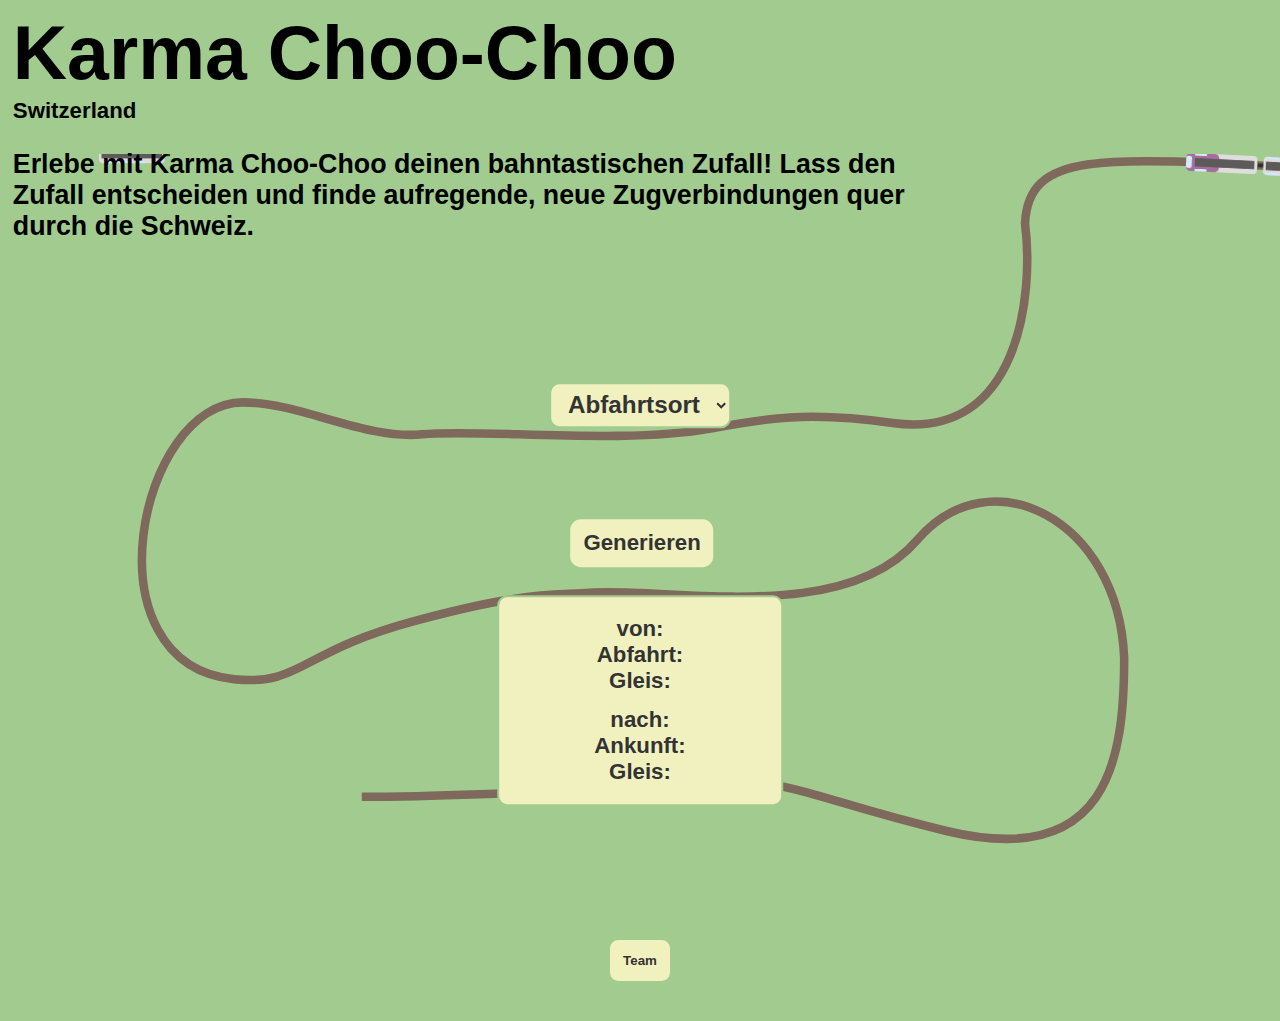
==== index.html @ 65d4ddaa "Buttons zentriert" ====
<!DOCTYPE html>
<html lang="de">
<head>
    <meta charset="UTF-8">
    <meta name="viewport" content="width=device-width, initial-scale=1.0">
    <title>Karma Choo-Choo</title>
    <link rel="stylesheet" href="style.css">
</head>
<body>
    <header>
        <div class="header-left">
            <h1>Karma Choo-Choo</h1>
            <h3>Switzerland</h3>
            <h2>Erlebe mit Karma Choo-Choo deinen bahntastischen Zufall! Lass den Zufall entscheiden und finde aufregende, neue Zugverbindungen quer durch die Schweiz.</h2>
        </div>
    </header>
    <div id="svgPaddingContainer">
        <div id="svgContainer">
            <svg width="100%" height="100%" viewBox="0 0 1422 1050" preserveAspectRatio="xMidYMid meet">
                <path id="trainPath" fill="none" stroke="#7F695D" stroke-width="12" d="M1710.1 23.8333C1367.1 3.66662 1257.8 -9.76672 1252.6 97.8333C1265.43 197.167 1245.02 403.155 1066.6 378.333C942 361 883 373 810.097 386.333C687.127 408.823 484.596 386.333 404.596 394.333C324.596 402.333 233.103 349.392 152.499 349.392C5.78372 349.392 -70.1597 717.413 140 738.893C234 748.5 232 700.5 392 657.5C552 614.5 585 621.2 640.097 617.333C754.097 609.333 998.096 663.333 1100.6 543.333C1203.1 423.333 1384 512.5 1392.1 708.833C1392.1 852.833 1369.6 1006.83 1142.1 952.333C914.596 897.833 924.097 868.333 722.097 886.333C560.497 900.733 386.43 904.333 319.596 904.333" />
                <image href="pics/zug1.png" id="train1" width="100px" height="50px" x="-50" y="-25">
                    <animateMotion
                        dur="20s"
                        repeatCount="indefinite"
                        fill="freeze"
                        rotate="auto">
                        <mpath xlink:href="#trainPath"/>
                    </animateMotion>
                </image>
                <image href="pics/zug3.png" id="train3" width="100px" height="50px" x="-50" y="-25">
                    <animateMotion
                        begin="0.8s"
                        dur="20s"
                        repeatCount="indefinite"
                        fill="freeze"
                        rotate="auto">
                        <mpath xlink:href="#trainPath"/>
                    </animateMotion>
                </image>
                <image href="pics/zug2.png" id="train2" width="100px" height="50px" x="-50" y="-25">
                    <animateMotion
                        begin="0.4s"
                        dur="20s"
                        repeatCount="indefinite"
                        fill="freeze"
                        rotate="auto">
                        <mpath xlink:href="#trainPath"/>
                    </animateMotion>
                </image>
            </svg>
        </div>
    </div>
    <main>
        <!-- Neuer Container für Dropdown, Button und Random Destination -->
        <div class="controls-container">
            <div class="dropdown-container">
                <select id="city-selector" class="styled-element">
                    <option value="" disabled selected hidden>Abfahrtsort</option>
                    <option value="Bern">Bern</option>
                    <option value="Zürich">Zürich</option>
                    <option value="Basel">Basel</option>
                    <option value="Genf">Genf</option>
                    <option value="Lausanne">Lausanne</option>
                    <option value="Luzern">Luzern</option>
                    <option value="St. Gallen">St. Gallen</option>
                    <option value="Winterthur">Winterthur</option>
                    <option value="Lugano">Lugano</option>
                    <option value="Biel">Biel</option>
                </select>
            </div>
            <div class="button-container">
                <button id="generate-destination" class="styled-element">Generieren</button>
                <div id="random-destination" class="styled-element">
                    <div class="destination-item">
                        <div>von: </div>
                        <div>Abfahrt: </div>
                        <div>Gleis: </div>
                    </div>
                    <div class="destination-item">
                        <div>nach: </div>
                        <div>Ankunft: </div>
                        <div>Gleis: </div>
                    </div>
                </div>
            </div>
        </div>
    </main>
    <footer>
        <!-- Button für die Navigation zu team.html -->
        <div class="footer-button-container">
            <button id="team-button" class="styled-element" onclick="window.location.href='team.html'">Team</button>
        </div>
    </footer>
<script src="script.js"></script>
</body>
</html>
---- style.css ----
html, body {
    margin: 0;
    padding: 0;
    overflow-x: hidden; /* Verhindert horizontales Scrollen */
}

body {
    background-color: #A2CC8F;
    display: flex;
    flex-direction: column;
    min-height: 100vh;
    margin: 0;
    font-size: calc(12px + 0.5vw); /* Responsive Basis-Schriftgröße */
}

header {
    position: relative;
    width: 100%;
    height: 50vh;
    /* Header-Höhe auf halbe Viewport-Höhe eingestellt */
    display: flex;
    flex-direction: column;
    align-items: flex-start;
    overflow: hidden;
    padding-left: 1vw;
    box-sizing: border-box;
}



h1 {
    margin-top: 0.8vw;
    font-weight: 800;
    font-size: calc(24px + 4vw); /* Responsive Schriftgröße */
    z-index: 2;
    position: relative;
    font-family: 'Raleway', sans-serif;
    margin-bottom: 0vw;
}

h2 {
    width: 75%;
    margin-bottom: 4vw; /* Vergrößerter Abstand zum nächsten Element */
    font-weight: 600;
    font-size: calc(14px + 1vw); /* Responsive Schriftgröße */ z-index: 2;
    position: relative;
    font-family: 'Raleway', sans-serif;
    margin-top: 2vw;
}

h3 {
    font-weight: 800;
    font-size: calc(12px + 0.8vw); /* Responsive Schriftgröße */
    z-index: 2;
    position: relative;
    font-family: 'Raleway', sans-serif;
    margin-top: 0.1vw;
}

#svgPaddingContainer {
    width: 100%;
    height: 100vh;
    /* Höhe des SVG-Containers auf die gesamte Viewport-Höhe gesetzt */
    box-sizing: border-box;
    z-index: 1;
    position: absolute;
    /* Über Header und Main strecken */
    top: 0;
    left: 0; 
    padding-top: 12vw;
}

#svgContainer {
    position: relative;
    width: 100%;
    height: 100%;
}

svg {
    width: 100%;
    height: 100%;
}

main {
    margin-top: 50vh;
    /* Platz für das SVG-Element schaffen */
}

/* Neuer Container für die Dropdown-Liste, den Button und die Random-Destination-Anzeige */
.controls-container {
    position: absolute; /* Absolut positioniert */
    top: 66%;
    left: 50%;
    transform: translate(-50%, -50%); /* Zentriert den Container */
    display: flex;
    flex-direction: column;
    align-items: center;
    z-index: 3;
}

.styled-element {
    background-color: #F1F1C0;
    border: 0.2vw solid #A2CC8F;
    border-radius: 0.8vw;
    padding: 1vw;
    margin: 1vw 0;
    font-family: 'Raleway', sans-serif;
    font-weight: 600;
    text-align: left;
    color: #333;
}

#random-destination {
    display: flex;
    flex-direction: column;
    background-color: #F1F1C0;
    border-radius: 0.8vw;
    font-family: 'Raleway', sans-serif;
    font-weight: 600;
    font-size: calc(12px + 0.8vw); /* Responsive Schriftgröße */
    width: 20vw;
    height: auto;
    justify-content: center;
    align-items: center;
    text-align: center;
    padding: 1vw;
}

#random-destination .destination-item {
    margin: 0.5vw 0;
}

#generate-destination {
    font-size: calc(12px + 0.8vw); /* Responsive Schriftgröße */
    padding: 1vw;
    background-color: #F1F1C0;
    border: 0.2vw solid #A2CC8F;
    border-radius: 1vw;
    font-family: 'Raleway', sans-serif;
    font-weight: 600;
    color: #333;
    margin-left: 25%;
    display: inline-block;
    height: auto;
    line-height: 1;
    transition: transform 0.5s ease-in-out;
    align-items: center;
    text-align: center; /* Zentriert den Text innerhalb des Buttons */
    margin-top: 6vw;
}

.train1 {
    transition: transform 1s;
    z-index: 3;
}

.train2 {
    transition: transform 1s;
    z-index: 2;
}

.train3 {
    transition: transform 1s;
    z-index: 1;
}

#city-selector {
    font-size: calc(14px + 0.8vw); /* Responsive Schriftgröße */
    padding: 0.5vw 1vw;
    background-color: #F1F1C0;
    border: 0.2vw solid #A2CC8F;
    border-radius: 0.8vw;
    font-family: 'Raleway', sans-serif;
    font-weight: 600;
    color: #333;
    margin: 1vw 0;
    display: inline-block;
    height: auto;
    line-height: 1;
}

.footer-button-container {
    display: flex;
    justify-content: center;
    padding: 2vw;
    z-index: 3;
}

@media (max-width: 768px) {
    h1 {
        font-size: calc(16px + 4vw);
    }
    h2 {
        font-size: calc(12px + 2vw);
    }
    h3 {
        font-size: calc(10px + 1.5vw);
    }
    #random-destination {
        width: 80%;
    }
    .styled-element {
        width: 90%;
    }
    .controls-container {
        top: 50%;
        left: 50%;
        transform: translate(-50%, -50%);
    }
}
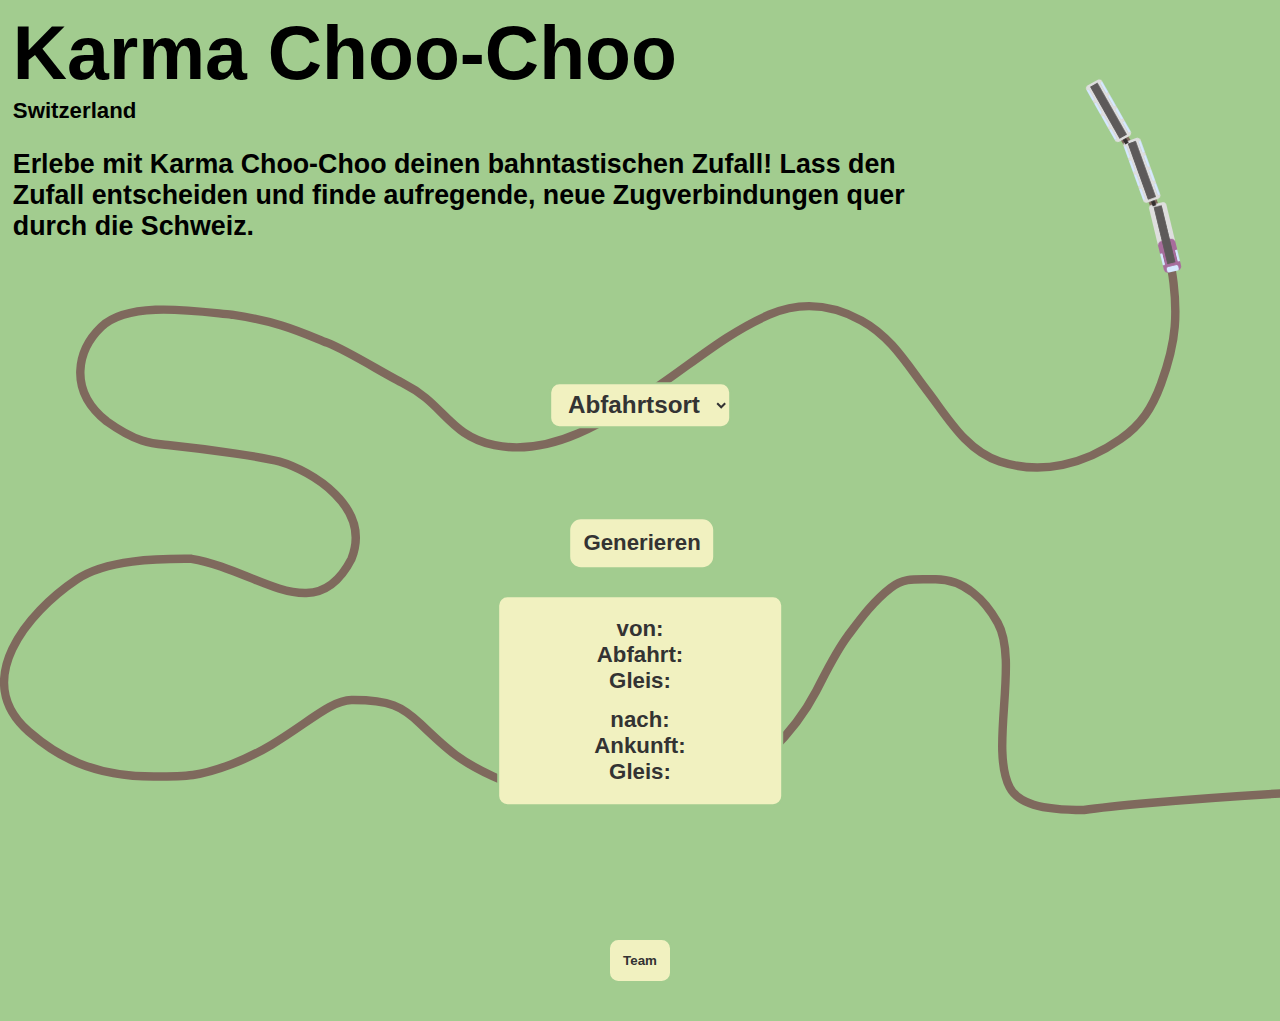
==== commit aa86d369: "Feinarbeit und Responsiveness" ====
--- a/index.html
+++ b/index.html
@@ -16,8 +16,10 @@
     </header>
     <div id="svgPaddingContainer">
         <div id="svgContainer">
-            <svg width="100%" height="100%" viewBox="0 0 1422 1050" preserveAspectRatio="xMidYMid meet">
-                <path id="trainPath" fill="none" stroke="#7F695D" stroke-width="12" d="M1710.1 23.8333C1367.1 3.66662 1257.8 -9.76672 1252.6 97.8333C1265.43 197.167 1245.02 403.155 1066.6 378.333C942 361 883 373 810.097 386.333C687.127 408.823 484.596 386.333 404.596 394.333C324.596 402.333 233.103 349.392 152.499 349.392C5.78372 349.392 -70.1597 717.413 140 738.893C234 748.5 232 700.5 392 657.5C552 614.5 585 621.2 640.097 617.333C754.097 609.333 998.096 663.333 1100.6 543.333C1203.1 423.333 1384 512.5 1392.1 708.833C1392.1 852.833 1369.6 1006.83 1142.1 952.333C914.596 897.833 924.097 868.333 722.097 886.333C560.497 900.733 386.43 904.333 319.596 904.333" />
+            <svg viewBox="0 0 1828 1090" preserveAspectRatio="xMidYMid meet">
+                <path id="trainPath" fill="none" stroke="#7F695D" stroke-width="12" d="M1580.76 6C1576.82 15.5032 1584.92 25.6538 1589.24 34.0021C1598.05 51.0333 1608.36 66.718 1618.54 82.9749C1631.5 103.658 1636.11 126.314 1644.76 148.848C1652.2 168.221 1660.27 187.267 1664.79 207.566C1673.99 248.852 1681.09 289.607 1677.65 332.156C1675.47 
+                359.13 1667.3 388.209 1657.99 413.572C1645.46 447.703 1630.35 471.088 1600 492.397C1548.9 528.268 1488.48 543.921 1427.75 524.347C1379.59 508.824 1353.24 461.131 1324.26 423.441C1295.55 386.104 1273.11 346.473 1230.28 323.028C1187.68 299.706 1143.13 295.42 1098.47 314.64C1038.25 340.557 987.741 384.775 933.645 420.973C868.437 464.607 790.115 517.74 706.375 501.032C642.283 488.244 633.68 441.523 577.5 413.5C548.067 398.818 498.54 367.23 468 355C428.302 339.103 399 324.5 331 314.64C280.551 309.778 184.102 294.034 144.5 332.156C110.988 364.416 96.0001 422 152.5 467C200 501.032 222.235 498.91 242.5 501.032C299.5 507 377.738 518.219 399 524.347C443.712 537.233 531.5 588.5 502 663.247C450 765 368.5 679 273.5 663.247C224.635 662.787 151.622 664.649 110 692.5C38.2159 740.534 -41.6396 837.7 40.9999 909.838C80.7622 944.547 130.783 974.23 219.5 974.23C267.045 974.23 284.182 974.23 331 956.5C415.5 924.5 463.007 865.276 502 865C557.047 864.611 574.719 874.182 600.5 899C642 938.95 658.722 952.979 704.521 974.23C766.702 1003.08 834.593 1002.97 901.867 1002.97C969.807 1002.97 1049.63 988.225 1099.95 
+                938.95C1125.47 913.967 1149.24 883.674 1165.74 851.983C1179.67 825.212 1192.98 797.076 1211.12 772.788C1229.43 748.269 1247.62 723.516 1272.08 704.695C1291.76 689.543 1308.65 692.855 1335 692.5C1377.35 691.929 1407.11 722.66 1424.91 754.778C1455.45 809.878 1413.01 934.288 1442 989.65C1454.05 1012.66 1485.5 1022 1548 1022C1548 1022 1658.76 1005.05 1994 989.65"></path>
                 <image href="pics/zug1.png" id="train1" width="100px" height="50px" x="-50" y="-25">
                     <animateMotion
                         dur="20s"
@@ -27,9 +29,9 @@
                         <mpath xlink:href="#trainPath"/>
                     </animateMotion>
                 </image>
-                <image href="pics/zug3.png" id="train3" width="100px" height="50px" x="-50" y="-25">
+                <image href="pics/zug2.png" id="train2" width="100px" height="50px" x="-50" y="-25">
                     <animateMotion
-                        begin="0.8s"
+                        begin="0.33s"
                         dur="20s"
                         repeatCount="indefinite"
                         fill="freeze"
@@ -37,9 +39,9 @@
                         <mpath xlink:href="#trainPath"/>
                     </animateMotion>
                 </image>
-                <image href="pics/zug2.png" id="train2" width="100px" height="50px" x="-50" y="-25">
+                <image href="pics/zug3.png" id="train3" width="100px" height="50px" x="-50" y="-25">
                     <animateMotion
-                        begin="0.4s"
+                        begin="0.66s"
                         dur="20s"
                         repeatCount="indefinite"
                         fill="freeze"
--- a/style.css
+++ b/style.css
@@ -65,20 +65,21 @@
     z-index: 1;
     position: absolute;
     /* Über Header und Main strecken */
-    top: 0;
+    top: 2vw;
     left: 0; 
-    padding-top: 12vw;
 }
 
 #svgContainer {
     position: relative;
     width: 100%;
     height: 100%;
+
 }
 
 svg {
     width: 100%;
     height: 100%;
+    
 }
 
 main {
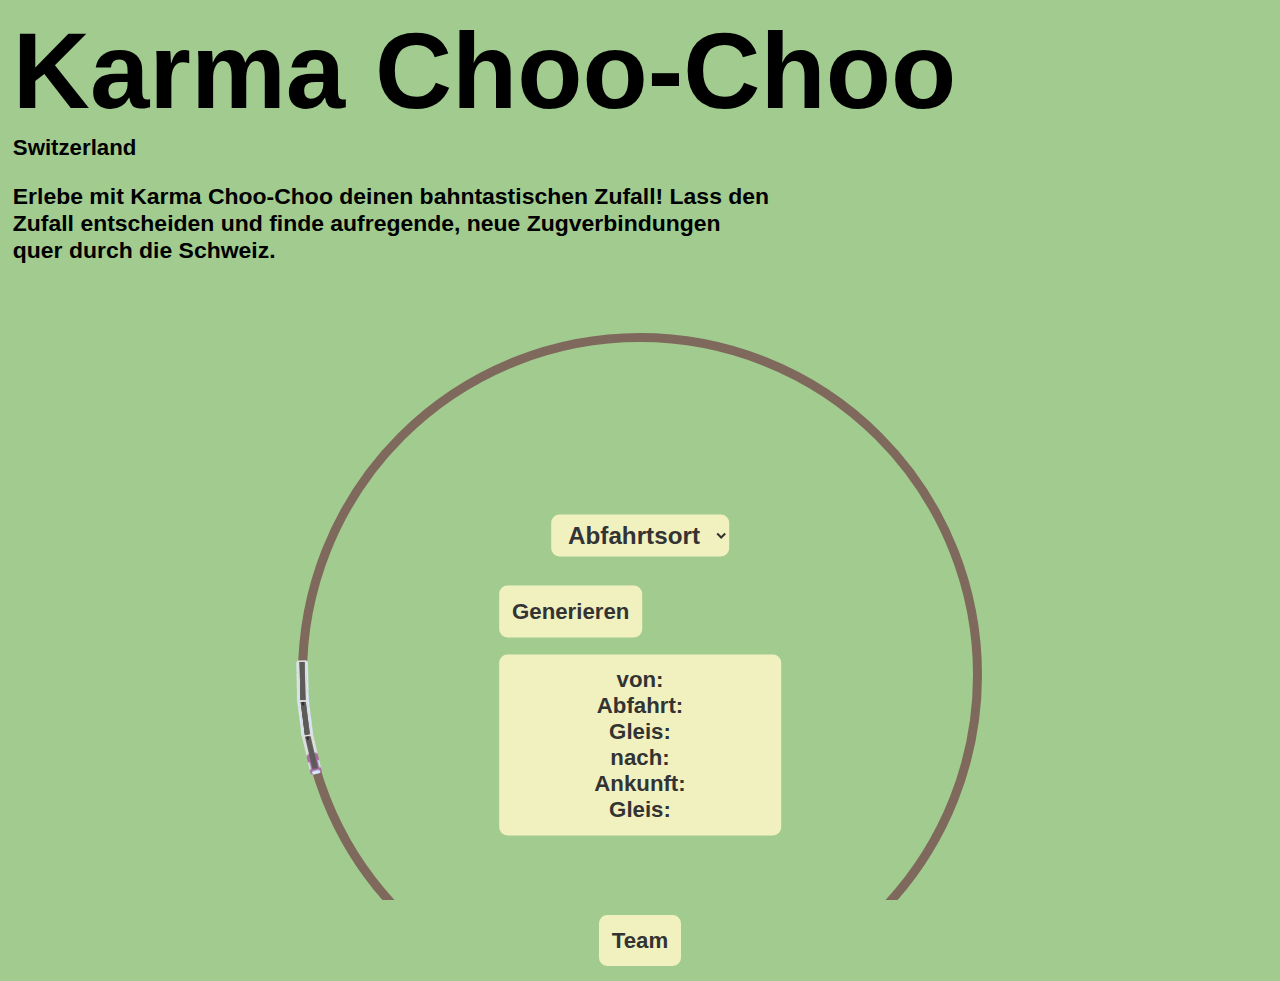
==== commit 58311a9b: "kreis pfad" ====
--- a/index.html
+++ b/index.html
@@ -16,11 +16,13 @@
     </header>
     <div id="svgPaddingContainer">
         <div id="svgContainer">
-            <svg viewBox="0 0 1828 1090" preserveAspectRatio="xMidYMid meet">
-                <path id="trainPath" fill="none" stroke="#7F695D" stroke-width="12" d="M1580.76 6C1576.82 15.5032 1584.92 25.6538 1589.24 34.0021C1598.05 51.0333 1608.36 66.718 1618.54 82.9749C1631.5 103.658 1636.11 126.314 1644.76 148.848C1652.2 168.221 1660.27 187.267 1664.79 207.566C1673.99 248.852 1681.09 289.607 1677.65 332.156C1675.47 
-                359.13 1667.3 388.209 1657.99 413.572C1645.46 447.703 1630.35 471.088 1600 492.397C1548.9 528.268 1488.48 543.921 1427.75 524.347C1379.59 508.824 1353.24 461.131 1324.26 423.441C1295.55 386.104 1273.11 346.473 1230.28 323.028C1187.68 299.706 1143.13 295.42 1098.47 314.64C1038.25 340.557 987.741 384.775 933.645 420.973C868.437 464.607 790.115 517.74 706.375 501.032C642.283 488.244 633.68 441.523 577.5 413.5C548.067 398.818 498.54 367.23 468 355C428.302 339.103 399 324.5 331 314.64C280.551 309.778 184.102 294.034 144.5 332.156C110.988 364.416 96.0001 422 152.5 467C200 501.032 222.235 498.91 242.5 501.032C299.5 507 377.738 518.219 399 524.347C443.712 537.233 531.5 588.5 502 663.247C450 765 368.5 679 273.5 663.247C224.635 662.787 151.622 664.649 110 692.5C38.2159 740.534 -41.6396 837.7 40.9999 909.838C80.7622 944.547 130.783 974.23 219.5 974.23C267.045 974.23 284.182 974.23 331 956.5C415.5 924.5 463.007 865.276 502 865C557.047 864.611 574.719 874.182 600.5 899C642 938.95 658.722 952.979 704.521 974.23C766.702 1003.08 834.593 1002.97 901.867 1002.97C969.807 1002.97 1049.63 988.225 1099.95 
-                938.95C1125.47 913.967 1149.24 883.674 1165.74 851.983C1179.67 825.212 1192.98 797.076 1211.12 772.788C1229.43 748.269 1247.62 723.516 1272.08 704.695C1291.76 689.543 1308.65 692.855 1335 692.5C1377.35 691.929 1407.11 722.66 1424.91 754.778C1455.45 809.878 1413.01 934.288 1442 989.65C1454.05 1012.66 1485.5 1022 1548 1022C1548 1022 1658.76 1005.05 1994 989.65"></path>
-                <image href="pics/zug1.png" id="train1" width="100px" height="50px" x="-50" y="-25">
+            <svg viewBox="0 0 200 200" preserveAspectRatio="xMidYMid meet">
+                <path id="trainPath" fill="none" stroke="#7F695D" stroke-width="2" d="
+                    M 100, 150
+                    m -75, 0
+                    a 75,75 0 1,0 150,0
+                    a 75,75 0 1,0 -150,0" />
+                <image href="pics/zug1.png" id="train1" width="10px" height="5px" x="-5" y="-2.5">
                     <animateMotion
                         dur="20s"
                         repeatCount="indefinite"
@@ -29,7 +31,7 @@
                         <mpath xlink:href="#trainPath"/>
                     </animateMotion>
                 </image>
-                <image href="pics/zug2.png" id="train2" width="100px" height="50px" x="-50" y="-25">
+                <image href="pics/zug2.png" id="train2" width="10px" height="5px" x="-5" y="-2.5">
                     <animateMotion
                         begin="0.33s"
                         dur="20s"
@@ -39,7 +41,7 @@
                         <mpath xlink:href="#trainPath"/>
                     </animateMotion>
                 </image>
-                <image href="pics/zug3.png" id="train3" width="100px" height="50px" x="-50" y="-25">
+                <image href="pics/zug3.png" id="train3" width="10px" height="5px" x="-5" y="-2.5">
                     <animateMotion
                         begin="0.66s"
                         dur="20s"
--- a/style.css
+++ b/style.css
@@ -26,12 +26,10 @@
     box-sizing: border-box;
 }
 
-
-
 h1 {
     margin-top: 0.8vw;
     font-weight: 800;
-    font-size: calc(24px + 4vw); /* Responsive Schriftgröße */
+    font-size: calc(30px + 6vw); /* Responsive Schriftgröße */
     z-index: 2;
     position: relative;
     font-family: 'Raleway', sans-serif;
@@ -39,13 +37,12 @@
 }
 
 h2 {
-    width: 75%;
-    margin-bottom: 4vw; /* Vergrößerter Abstand zum nächsten Element */
-    font-weight: 600;
-    font-size: calc(14px + 1vw); /* Responsive Schriftgröße */ z-index: 2;
-    position: relative;
-    font-family: 'Raleway', sans-serif;
-    margin-top: 2vw;
+    width: 60%;
+    font-weight: 600;
+    font-size: calc(14px + 0.7vw); /* Responsive Schriftgröße */ 
+    z-index: 2;
+    position: relative;
+    font-family: 'Raleway', sans-serif;
 }
 
 h3 {
@@ -59,40 +56,36 @@
 
 #svgPaddingContainer {
     width: 100%;
-    height: 100vh;
-    /* Höhe des SVG-Containers auf die gesamte Viewport-Höhe gesetzt */
-    box-sizing: border-box;
+    height: 100%;
     z-index: 1;
     position: absolute;
-    /* Über Header und Main strecken */
-    top: 2vw;
-    left: 0; 
+    top: 0;
+    left: 0;
 }
 
 #svgContainer {
     position: relative;
     width: 100%;
     height: 100%;
-
+    overflow: visible; /* Damit das SVG über den Container hinaus sichtbar bleibt */
+    z-index: -1; /* SVG-Hintergrund */
 }
 
 svg {
     width: 100%;
     height: 100%;
-    
 }
 
 main {
     margin-top: 50vh;
-    /* Platz für das SVG-Element schaffen */
-}
-
-/* Neuer Container für die Dropdown-Liste, den Button und die Random-Destination-Anzeige */
+    z-index: 2; /* Über dem SVG */
+}
+
 .controls-container {
-    position: absolute; /* Absolut positioniert */
-    top: 66%;
+    position: absolute;
+    top: 75%;
     left: 50%;
-    transform: translate(-50%, -50%); /* Zentriert den Container */
+    transform: translate(-50%, -50%);
     display: flex;
     flex-direction: column;
     align-items: center;
@@ -104,10 +97,11 @@
     border: 0.2vw solid #A2CC8F;
     border-radius: 0.8vw;
     padding: 1vw;
+    font-size: calc(12px + 0.8vw);
     margin: 1vw 0;
     font-family: 'Raleway', sans-serif;
     font-weight: 600;
-    text-align: left;
+    text-align: center;
     color: #333;
 }
 
@@ -118,7 +112,7 @@
     border-radius: 0.8vw;
     font-family: 'Raleway', sans-serif;
     font-weight: 600;
-    font-size: calc(12px + 0.8vw); /* Responsive Schriftgröße */
+    font-size: calc(12px + 0.8vw);
     width: 20vw;
     height: auto;
     justify-content: center;
@@ -127,27 +121,19 @@
     padding: 1vw;
 }
 
-#random-destination .destination-item {
-    margin: 0.5vw 0;
-}
-
 #generate-destination {
-    font-size: calc(12px + 0.8vw); /* Responsive Schriftgröße */
+    display: flex;
+    flex-direction: column;
+    background-color: #F1F1C0;
+    border-radius: 0.8vw;
+    font-family: 'Raleway', sans-serif;
+    font-weight: 600;
+    font-size: calc(12px + 0.8vw);
+    height: auto;
+    justify-content: center;
+    align-items: center;
+    text-align: center;
     padding: 1vw;
-    background-color: #F1F1C0;
-    border: 0.2vw solid #A2CC8F;
-    border-radius: 1vw;
-    font-family: 'Raleway', sans-serif;
-    font-weight: 600;
-    color: #333;
-    margin-left: 25%;
-    display: inline-block;
-    height: auto;
-    line-height: 1;
-    transition: transform 0.5s ease-in-out;
-    align-items: center;
-    text-align: center; /* Zentriert den Text innerhalb des Buttons */
-    margin-top: 6vw;
 }
 
 .train1 {
@@ -166,7 +152,7 @@
 }
 
 #city-selector {
-    font-size: calc(14px + 0.8vw); /* Responsive Schriftgröße */
+    font-size: calc(14px + 0.8vw);
     padding: 0.5vw 1vw;
     background-color: #F1F1C0;
     border: 0.2vw solid #A2CC8F;
@@ -174,17 +160,13 @@
     font-family: 'Raleway', sans-serif;
     font-weight: 600;
     color: #333;
-    margin: 1vw 0;
-    display: inline-block;
-    height: auto;
-    line-height: 1;
 }
 
 .footer-button-container {
     display: flex;
     justify-content: center;
-    padding: 2vw;
-    z-index: 3;
+    padding: 0vw;
+    z-index: 2;
 }
 
 @media (max-width: 768px) {
@@ -192,20 +174,37 @@
         font-size: calc(16px + 4vw);
     }
     h2 {
-        font-size: calc(12px + 2vw);
+        font-size: calc(7px + 0.7vw);
     }
     h3 {
         font-size: calc(10px + 1.5vw);
     }
-    #random-destination {
-        width: 80%;
-    }
-    .styled-element {
-        width: 90%;
-    }
-    .controls-container {
-        top: 50%;
-        left: 50%;
-        transform: translate(-50%, -50%);
-    }
-}
+}
+
+/* Tablets (hochkant und quer) */
+@media (min-width: 577px) and (max-width: 768px) {
+    h1 {
+        font-size: calc(16px + 4vw);
+    }
+    h2 {
+        font-size: calc(7px + 0.7vw);
+    }
+    h3 {
+        font-size: calc(10px + 1.5vw);
+    }
+}
+
+/* Tablets (quer) und kleine Desktops */
+@media (min-width: 769px) and (max-width: 992px) {
+    /* Deine Styles */
+}
+
+/* Normale Desktops */
+@media (min-width: 993px) and (max-width: 1200px) {
+    /* Deine Styles */
+}
+
+/* Große Desktops und Widescreens */
+@media (min-width: 1201px) {
+    /* Deine Styles */
+}
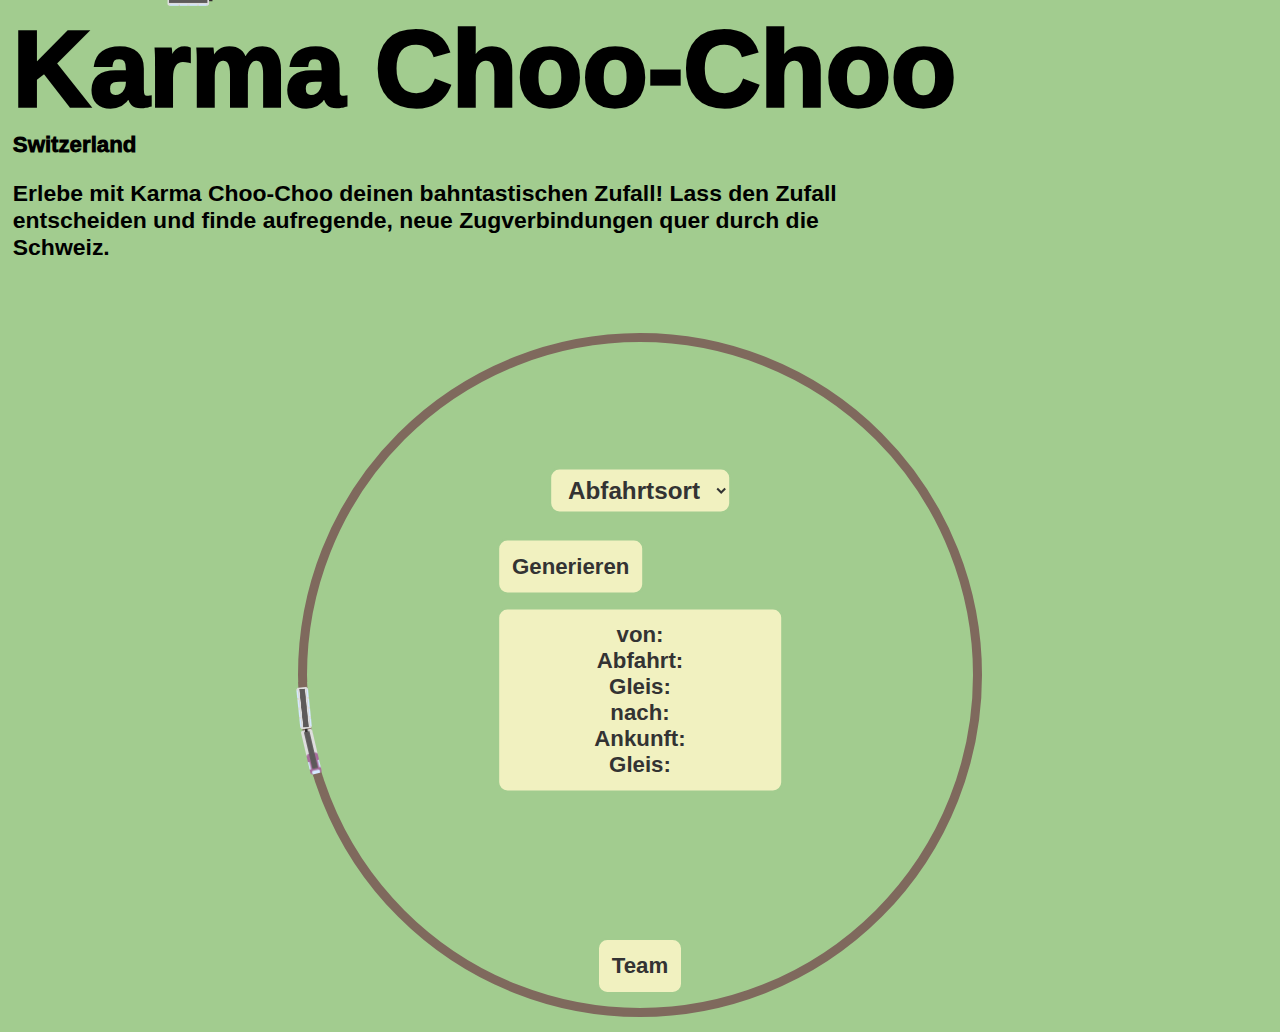
==== commit 3fd1e78c: "pfadkreis und buttons" ====
--- a/index.html
+++ b/index.html
@@ -33,7 +33,7 @@
                 </image>
                 <image href="pics/zug2.png" id="train2" width="10px" height="5px" x="-5" y="-2.5">
                     <animateMotion
-                        begin="0.33s"
+                        begin="0.4s"
                         dur="20s"
                         repeatCount="indefinite"
                         fill="freeze"
@@ -43,7 +43,7 @@
                 </image>
                 <image href="pics/zug3.png" id="train3" width="10px" height="5px" x="-5" y="-2.5">
                     <animateMotion
-                        begin="0.66s"
+                        begin="0.8s"
                         dur="20s"
                         repeatCount="indefinite"
                         fill="freeze"
--- a/style.css
+++ b/style.css
@@ -27,8 +27,8 @@
 }
 
 h1 {
-    margin-top: 0.8vw;
-    font-weight: 800;
+    margin-top: 0.6vw;
+    font-weight: 980;
     font-size: calc(30px + 6vw); /* Responsive Schriftgröße */
     z-index: 2;
     position: relative;
@@ -37,7 +37,7 @@
 }
 
 h2 {
-    width: 60%;
+    width: 70%;
     font-weight: 600;
     font-size: calc(14px + 0.7vw); /* Responsive Schriftgröße */ 
     z-index: 2;
@@ -46,7 +46,7 @@
 }
 
 h3 {
-    font-weight: 800;
+    font-weight: 1000;
     font-size: calc(12px + 0.8vw); /* Responsive Schriftgröße */
     z-index: 2;
     position: relative;
@@ -68,22 +68,23 @@
     width: 100%;
     height: 100%;
     overflow: visible; /* Damit das SVG über den Container hinaus sichtbar bleibt */
-    z-index: -1; /* SVG-Hintergrund */
+    z-index: 3; /* SVG-Hintergrund */
 }
 
 svg {
     width: 100%;
     height: 100%;
+    overflow: visible; /* Damit das SVG über den Container hinaus sichtbar bleibt */
 }
 
 main {
     margin-top: 50vh;
-    z-index: 2; /* Über dem SVG */
+    z-index: 8; /* Über dem SVG */
 }
 
 .controls-container {
     position: absolute;
-    top: 75%;
+    top: 70%;
     left: 50%;
     transform: translate(-50%, -50%);
     display: flex;
@@ -138,12 +139,12 @@
 
 .train1 {
     transition: transform 1s;
-    z-index: 3;
+    z-index: 5;
 }
 
 .train2 {
     transition: transform 1s;
-    z-index: 2;
+    z-index: 0;
 }
 
 .train3 {
@@ -165,8 +166,10 @@
 .footer-button-container {
     display: flex;
     justify-content: center;
-    padding: 0vw;
-    z-index: 2;
+    padding: 2vw;
+    z-index: 1;
+    padding-bottom: 2vw;
+
 }
 
 @media (max-width: 768px) {
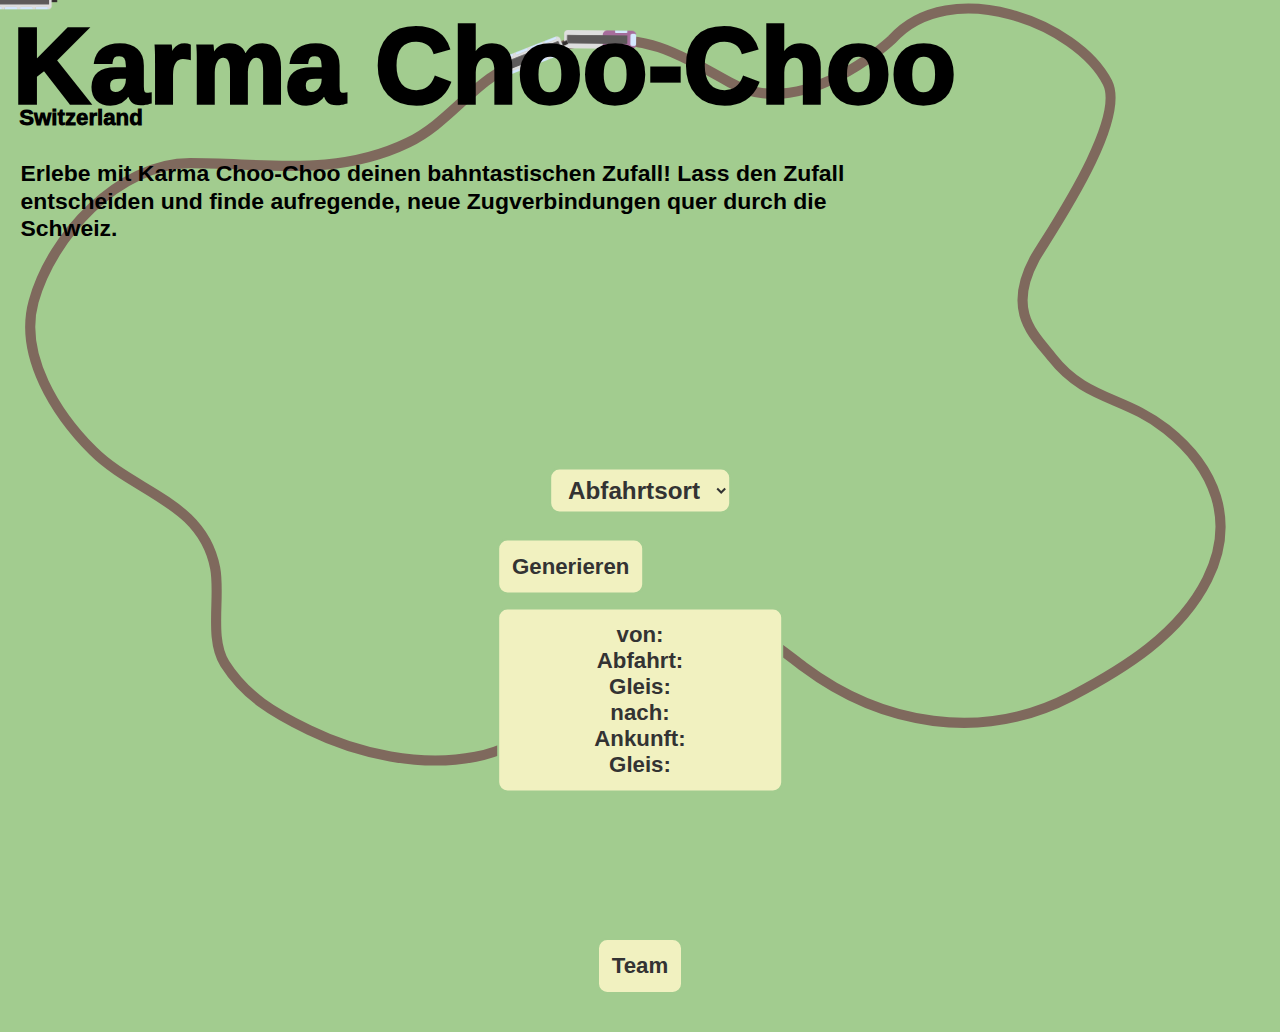
==== commit f1da488f: "kreis und anderer pfad" ====
--- a/index.html
+++ b/index.html
@@ -16,13 +16,10 @@
     </header>
     <div id="svgPaddingContainer">
         <div id="svgContainer">
-            <svg viewBox="0 0 200 200" preserveAspectRatio="xMidYMid meet">
-                <path id="trainPath" fill="none" stroke="#7F695D" stroke-width="2" d="
-                    M 100, 150
-                    m -75, 0
-                    a 75,75 0 1,0 150,0
-                    a 75,75 0 1,0 -150,0" />
-                <image href="pics/zug1.png" id="train1" width="10px" height="5px" x="-5" y="-2.5">
+            <svg viewBox="0 0 1100 800" preserveAspectRatio="xMidYMid meet">
+                <path id="trainPath" fill="none" stroke="#7F695D" stroke-width="9" 
+                d="M411.617 73.3559C436.936 53.3775 475.848 39.6298 507.444 35.0459C561 35.0459 571.508 40.7007 630 73.3559C695.17 109.739 774 35.0459 774 35.0459C825.5 -22.5 938.71 20.3559 965.5 73.3558C983.457 108.881 908.988 214.71 900.673 230.223C875.327 277.509 901.017 298.173 916.5 318C946.117 355.927 980.602 351.982 1017.95 381.535C1061.14 415.706 1080.12 463.191 1054.27 514.848C1029.84 563.699 980.468 594.299 933.409 618.81C854.143 660.095 764.844 644.767 695.388 592.703C673.517 576.309 642.768 548.642 613.471 551.304C570.124 555.242 543.348 573.801 511.926 602.435C478.761 632.658 449.849 663.875 403.889 672.722C355.194 682.095 299.947 670.504 255.821 648.932C225.069 633.898 199.808 619.439 181.014 589.923C166.774 567.558 177.248 530.256 172.359 504.961C160.996 446.172 101.026 437.992 63.8586 400.845C31.2407 368.244 -2.33985 316.139 10.9994 267.995C27.0931 209.91 86.2243 145.033 150.257 145.033C218.05 145.033 280.082 157.602 343.765 126.805C370.651 113.802 388.512 91.587 411.617 73.3559Z"/>
+                <image href="pics/zug1.png" id="train1" width="64px" height="32px" x="-32" y="-16">
                     <animateMotion
                         dur="20s"
                         repeatCount="indefinite"
@@ -31,7 +28,7 @@
                         <mpath xlink:href="#trainPath"/>
                     </animateMotion>
                 </image>
-                <image href="pics/zug2.png" id="train2" width="10px" height="5px" x="-5" y="-2.5">
+                <image href="pics/zug2.png" id="train2" width="64px" height="32px" x="-32" y="-16">
                     <animateMotion
                         begin="0.4s"
                         dur="20s"
@@ -41,7 +38,7 @@
                         <mpath xlink:href="#trainPath"/>
                     </animateMotion>
                 </image>
-                <image href="pics/zug3.png" id="train3" width="10px" height="5px" x="-5" y="-2.5">
+                <image href="pics/zug3.png" id="train3" width="64px" height="32px" x="-32" y="-16">
                     <animateMotion
                         begin="0.8s"
                         dur="20s"
--- a/style.css
+++ b/style.css
@@ -26,23 +26,29 @@
     box-sizing: border-box;
 }
 
+
 h1 {
-    margin-top: 0.6vw;
+    margin-top: 1.9vw;
     font-weight: 980;
     font-size: calc(30px + 6vw); /* Responsive Schriftgröße */
     z-index: 2;
     position: relative;
     font-family: 'Raleway', sans-serif;
     margin-bottom: 0vw;
+    line-height: 0.8;
+    padding-left: 0vw;
 }
 
 h2 {
     width: 70%;
-    font-weight: 600;
+    font-weight: 596;
     font-size: calc(14px + 0.7vw); /* Responsive Schriftgröße */ 
     z-index: 2;
     position: relative;
     font-family: 'Raleway', sans-serif;
+    line-height: 1.2;
+    padding-top: 1vw;
+    padding-left: 0.6vw;
 }
 
 h3 {
@@ -51,7 +57,9 @@
     z-index: 2;
     position: relative;
     font-family: 'Raleway', sans-serif;
-    margin-top: 0.1vw;
+    margin-top: 0vw;
+    line-height: 0.7;
+    padding-left: 0.5vw;
 }
 
 #svgPaddingContainer {
@@ -211,3 +219,11 @@
 @media (min-width: 1201px) {
     /* Deine Styles */
 }
+/*<svg viewBox="0 0 200 200" preserveAspectRatio="xMidYMid meet">
+<path id="trainPath" fill="none" stroke="#7F695D" stroke-width="2" d="
+    M 100, 150
+    m -75, 0
+    a 75,75 0 1,0 150,0
+    a 75,75 0 1,0 -150,0" />
+     
+    kreis für kleine bildschirme, ist eigentlich html code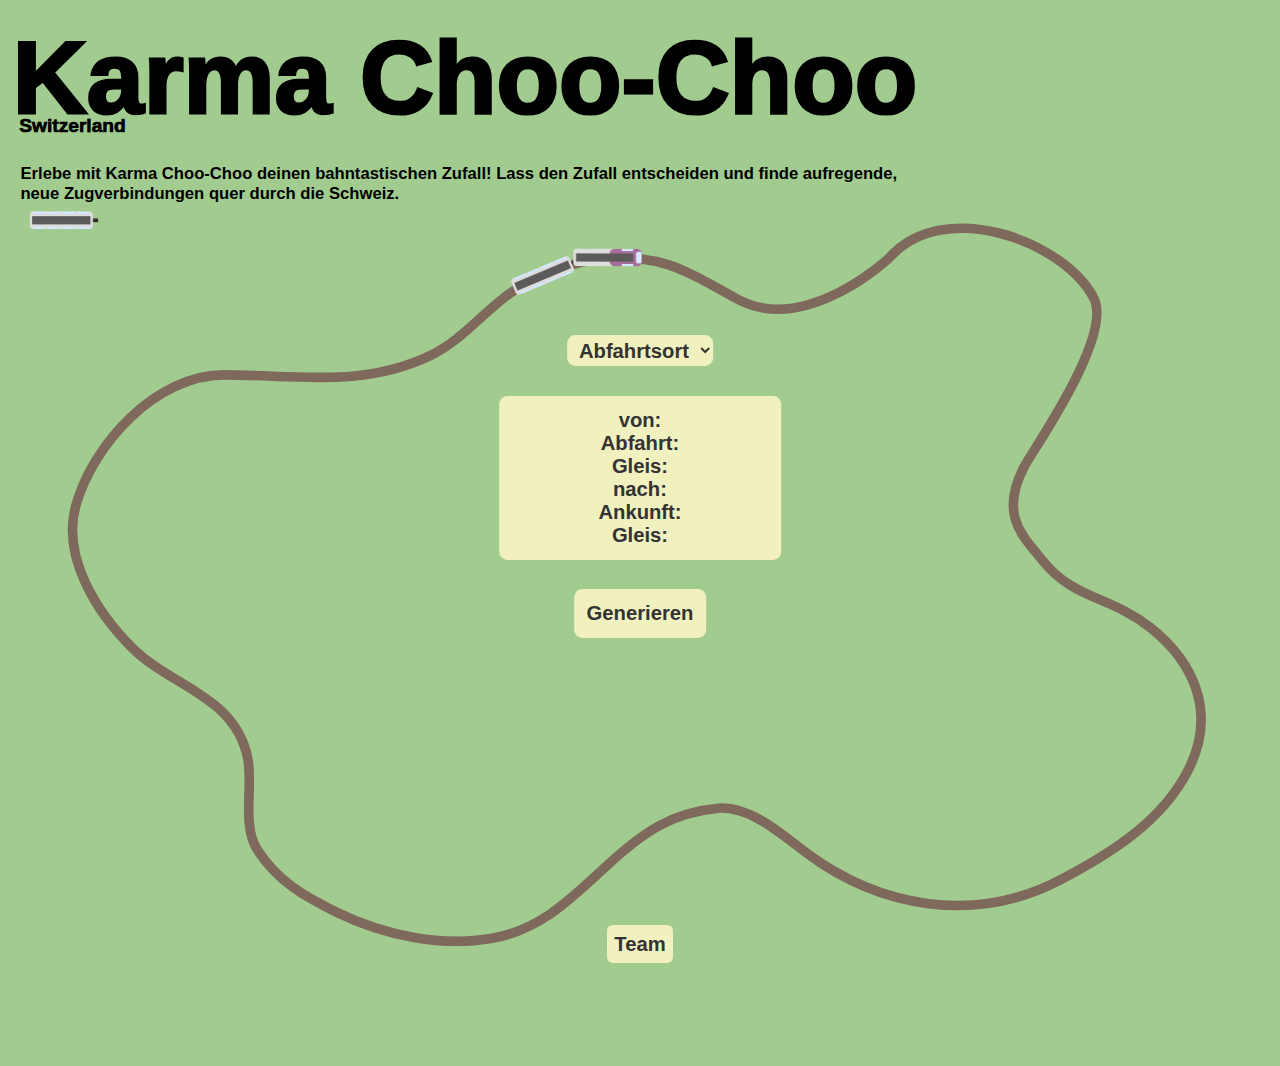
==== commit ef57ab48: "responsiveness" ====
--- a/index.html
+++ b/index.html
@@ -16,11 +16,12 @@
     </header>
     <div id="svgPaddingContainer">
         <div id="svgContainer">
-            <svg viewBox="0 0 1100 800" preserveAspectRatio="xMidYMid meet">
+            <svg viewBox="0 0 1200 700" preserveAspectRatio="xMidYMid meet">
                 <path id="trainPath" fill="none" stroke="#7F695D" stroke-width="9" 
                 d="M411.617 73.3559C436.936 53.3775 475.848 39.6298 507.444 35.0459C561 35.0459 571.508 40.7007 630 73.3559C695.17 109.739 774 35.0459 774 35.0459C825.5 -22.5 938.71 20.3559 965.5 73.3558C983.457 108.881 908.988 214.71 900.673 230.223C875.327 277.509 901.017 298.173 916.5 318C946.117 355.927 980.602 351.982 1017.95 381.535C1061.14 415.706 1080.12 463.191 1054.27 514.848C1029.84 563.699 980.468 594.299 933.409 618.81C854.143 660.095 764.844 644.767 695.388 592.703C673.517 576.309 642.768 548.642 613.471 551.304C570.124 555.242 543.348 573.801 511.926 602.435C478.761 632.658 449.849 663.875 403.889 672.722C355.194 682.095 299.947 670.504 255.821 648.932C225.069 633.898 199.808 619.439 181.014 589.923C166.774 567.558 177.248 530.256 172.359 504.961C160.996 446.172 101.026 437.992 63.8586 400.845C31.2407 368.244 -2.33985 316.139 10.9994 267.995C27.0931 209.91 86.2243 145.033 150.257 145.033C218.05 145.033 280.082 157.602 343.765 126.805C370.651 113.802 388.512 91.587 411.617 73.3559Z"/>
-                <image href="pics/zug1.png" id="train1" width="64px" height="32px" x="-32" y="-16">
+                <image href="pics/zug3.png" id="train3" width="64px" height="32px" x="-32" y="-16">
                     <animateMotion
+                        begin="0.8s"
                         dur="20s"
                         repeatCount="indefinite"
                         fill="freeze"
@@ -38,9 +39,8 @@
                         <mpath xlink:href="#trainPath"/>
                     </animateMotion>
                 </image>
-                <image href="pics/zug3.png" id="train3" width="64px" height="32px" x="-32" y="-16">
+                <image href="pics/zug1.png" id="train1" width="64px" height="32px" x="-32" y="-16">
                     <animateMotion
-                        begin="0.8s"
                         dur="20s"
                         repeatCount="indefinite"
                         fill="freeze"
@@ -69,8 +69,7 @@
                     <option value="Biel">Biel</option>
                 </select>
             </div>
-            <div class="button-container">
-                <button id="generate-destination" class="styled-element">Generieren</button>
+ 
                 <div id="random-destination" class="styled-element">
                     <div class="destination-item">
                         <div>von: </div>
@@ -83,6 +82,8 @@
                         <div>Gleis: </div>
                     </div>
                 </div>
+                <div class="button-container">
+                    <button id="generate-destination" class="styled-element">Generieren</button>
             </div>
         </div>
     </main>
@@ -94,4 +95,4 @@
     </footer>
 <script src="script.js"></script>
 </body>
-</html>
+</html>--- a/style.css
+++ b/style.css
@@ -1,7 +1,7 @@
 html, body {
     margin: 0;
     padding: 0;
-    overflow-x: hidden; /* Verhindert horizontales Scrollen */
+    overflow-x: hidden;
 }
 
 body {
@@ -10,27 +10,25 @@
     flex-direction: column;
     min-height: 100vh;
     margin: 0;
-    font-size: calc(12px + 0.5vw); /* Responsive Basis-Schriftgröße */
 }
 
 header {
     position: relative;
     width: 100%;
     height: 50vh;
-    /* Header-Höhe auf halbe Viewport-Höhe eingestellt */
     display: flex;
     flex-direction: column;
     align-items: flex-start;
     overflow: hidden;
     padding-left: 1vw;
+    padding-top: 1vw;
     box-sizing: border-box;
 }
-
 
 h1 {
     margin-top: 1.9vw;
     font-weight: 980;
-    font-size: calc(30px + 6vw); /* Responsive Schriftgröße */
+    font-size: 8vw;
     z-index: 2;
     position: relative;
     font-family: 'Raleway', sans-serif;
@@ -42,7 +40,7 @@
 h2 {
     width: 70%;
     font-weight: 596;
-    font-size: calc(14px + 0.7vw); /* Responsive Schriftgröße */ 
+    font-size: 1.3vw; 
     z-index: 2;
     position: relative;
     font-family: 'Raleway', sans-serif;
@@ -53,7 +51,7 @@
 
 h3 {
     font-weight: 1000;
-    font-size: calc(12px + 0.8vw); /* Responsive Schriftgröße */
+    font-size: 1.5vw;
     z-index: 2;
     position: relative;
     font-family: 'Raleway', sans-serif;
@@ -68,7 +66,7 @@
     z-index: 1;
     position: absolute;
     top: 0;
-    left: 0;
+    left: 5vw;
 }
 
 #svgContainer {
@@ -77,11 +75,15 @@
     height: 100%;
     overflow: visible; /* Damit das SVG über den Container hinaus sichtbar bleibt */
     z-index: 3; /* SVG-Hintergrund */
+    display: flex;
+    justify-content: center;
+    align-items: flex-start; /* Align to top */
+    padding-top: 12vw; /* Add top padding */
 }
 
 svg {
     width: 100%;
-    height: 100%;
+    height: auto;
     overflow: visible; /* Damit das SVG über den Container hinaus sichtbar bleibt */
 }
 
@@ -92,9 +94,9 @@
 
 .controls-container {
     position: absolute;
-    top: 70%;
+    top: 50%; /* Adjusted to be relative to the viewport width */
     left: 50%;
-    transform: translate(-50%, -50%);
+    transform: translate(-50%, 0);
     display: flex;
     flex-direction: column;
     align-items: center;
@@ -177,53 +179,250 @@
     padding: 2vw;
     z-index: 1;
     padding-bottom: 2vw;
-
-}
+}
+
+
 
 @media (max-width: 768px) {
     h1 {
+        margin-top: 1.9vw;
         font-size: calc(16px + 4vw);
     }
     h2 {
         font-size: calc(7px + 0.7vw);
     }
     h3 {
-        font-size: calc(10px + 1.5vw);
-    }
-}
+        font-size: 2.6vw;
+    }
+    
+    #svgContainer {
+    height: 50vh;
+    }
+    
+    svg {
+        width: 100%;
+        height: 100%;
+    }
+    
+    .controls-container {
+        top: 23%; /* Adjusted to be relative to the viewport width */
+        left: 50%;
+    }
+    
+    #random-destination {
+        font-size: 2.4vw;
+        width: 25vw;
+    }
+    
+    #generate-destination {
+        font-size: 2.4vw;
+    }
+    
+    #city-selector {
+        font-size: 2.4vw;
+    }
+
+    .footer-button-container {
+        position: fixed; /* Fixiert den Footer-Container am unteren Rand */
+        bottom: 10%;
+        width: 100%; /* Stellt sicher, dass der Footer die gesamte Breite einnimmt */
+        padding-bottom: 1vw; /* Minimaler Abstand am unteren Rand */
+    }
+    
+}
+
 
 /* Tablets (hochkant und quer) */
 @media (min-width: 577px) and (max-width: 768px) {
     h1 {
+        margin-top: 2vw;
         font-size: calc(16px + 4vw);
     }
     h2 {
-        font-size: calc(7px + 0.7vw);
+        font-size: 2vw;
     }
     h3 {
-        font-size: calc(10px + 1.5vw);
-    }
+        font-size: 2.6vw;
+    }
+
+    
+    #svgContainer {
+    height: 60vh;
+    }
+    
+    svg {
+        width: 100%;
+        height: 100%;
+    }
+    
+    .controls-container {
+        top: 23%; /* Adjusted to be relative to the viewport width */
+        left: 50%;
+    }
+    
+    #random-destination {
+        font-size: 2.4vw;
+        width: 25vw;
+    }
+    
+    #generate-destination {
+        font-size: 2.4vw;
+    }
+    
+    #city-selector {
+        font-size: 2.4vw;
+    }
+
+    .footer-button-container {
+        position: fixed; /* Fixiert den Footer-Container am unteren Rand */
+        bottom: 10%;
+        width: 100%; /* Stellt sicher, dass der Footer die gesamte Breite einnimmt */
+        padding-bottom: 1vw; /* Minimaler Abstand am unteren Rand */
+        align-items: center;
+        left: -5%;
+    }
+    
 }
 
 /* Tablets (quer) und kleine Desktops */
 @media (min-width: 769px) and (max-width: 992px) {
-    /* Deine Styles */
+    
+    h1 {
+        margin-top: 2vw;
+        font-size: 10vw;
+    }
+    h2 {
+        font-size: 2.3vw;
+    }
+    h3 {
+        font-size: 2.8vw;
+    }
+
+    
+    #svgContainer {
+    height: 60vh;
+    }
+    
+    svg {
+        width: 100%;
+        height: 100%;
+    }
+    
+    .controls-container {
+        top: 23%; /* Adjusted to be relative to the viewport width */
+        left: 50%;
+    }
+    
+    #random-destination {
+        font-size: 2.4vw;
+        width: 25vw;
+    }
+    
+    #generate-destination {
+        font-size: 2.4vw;
+    }
+    
+    #city-selector {
+        font-size: 2.4vw;
+    }
+
+    .footer-button-container {
+        position: fixed; /* Fixiert den Footer-Container am unteren Rand */
+        bottom: 10%;
+        width: 100%; /* Stellt sicher, dass der Footer die gesamte Breite einnimmt */
+        padding-bottom: 1vw; /* Minimaler Abstand am unteren Rand */
+        align-items: center;
+        left: -5%;
+    }
+    
 }
 
 /* Normale Desktops */
 @media (min-width: 993px) and (max-width: 1200px) {
-    /* Deine Styles */
+    #svgContainer {
+        padding-top: 13vw; /* Add top padding */
+    }
+
+    svg {
+        width: 100%;
+        height: 95%;
+    }
+
+    .train1, .train2, .train3 {
+        transform: scale(1); /* Originalgröße */
+    }
+
+    .styled-element {
+        font-size: calc(10px + 1vw); /* Proportional zur Bildschirmbreite */
+        padding: 0.8vw; /* Proportional zur Bildschirmbreite */
+        border-radius: 0.8vw; /* Proportional zur Bildschirmbreite */
+    }
+
+    .controls-container {
+        top: 50%; /* Adjusted to be relative to the viewport width */
+        left: 50%;
+    }
+
+    #random-destination {
+        font-size: calc(10px + 1vw); /* Proportional zur Bildschirmbreite */
+        width: 25vw; /* Proportional zur Bildschirmbreite */
+    }
+
+    #generate-destination {
+        font-size: calc(10px + 1vw); /* Proportional zur Bildschirmbreite */
+    }
+
+    #city-selector {
+        font-size: calc(10px + 1vw); /* Proportional zur Bildschirmbreite */
+        padding: 0.4vw 0.8vw; /* Proportional zur Bildschirmbreite */
+    }
+
+    .footer-button-container {
+        padding: 1vw; /* Proportional zur Bildschirmbreite */
+    }
 }
 
 /* Große Desktops und Widescreens */
 @media (min-width: 1201px) {
-    /* Deine Styles */
-}
-/*<svg viewBox="0 0 200 200" preserveAspectRatio="xMidYMid meet">
-<path id="trainPath" fill="none" stroke="#7F695D" stroke-width="2" d="
-    M 100, 150
-    m -75, 0
-    a 75,75 0 1,0 150,0
-    a 75,75 0 1,0 -150,0" />
-     
-    kreis für kleine bildschirme, ist eigentlich html code+    #svgContainer {
+        padding-top: 13vw; /* Add top padding */
+    }
+
+    svg {
+        width: 100%;
+        height: 95%;
+    }
+
+    .train1, .train2, .train3 {
+        transform: scale(1.1); /* Leicht vergrößert */
+    }
+
+    .styled-element {
+        font-size: calc(10px + 0.8vw); /* Proportional zur Bildschirmbreite */
+        padding: 0.6vw; /* Proportional zur Bildschirmbreite */
+        border-radius: 0.6vw; /* Proportional zur Bildschirmbreite */
+    }
+
+    .controls-container {
+        top: 25vw; /* Adjusted to be relative to the viewport width */
+        left: 50%;
+    }
+
+    #random-destination {
+        font-size: calc(10px + 0.8vw); /* Proportional zur Bildschirmbreite */
+        width: 20vw; /* Proportional zur Bildschirmbreite */
+    }
+
+    #generate-destination {
+        font-size: calc(10px + 0.8vw); /* Proportional zur Bildschirmbreite */
+    }
+
+    #city-selector {
+        font-size: calc(10px + 0.8vw); /* Proportional zur Bildschirmbreite */
+        padding: 0.3vw 0.6vw; /* Proportional zur Bildschirmbreite */
+    }
+
+    .footer-button-container {
+        padding: 0.8vw; /* Proportional zur Bildschirmbreite */
+    }
+}
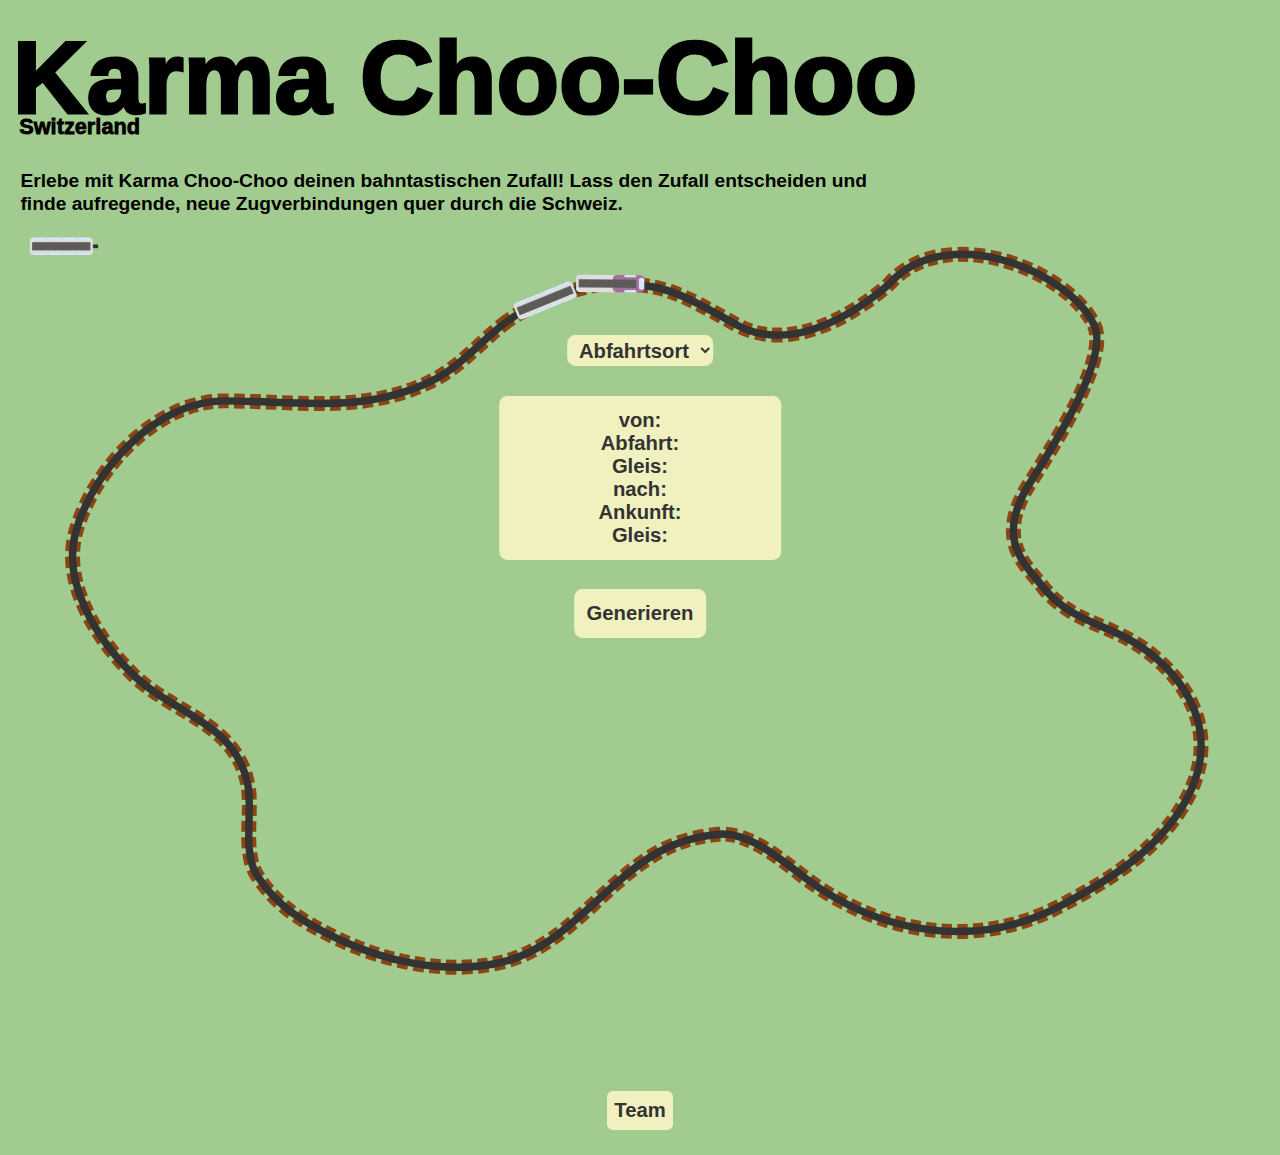
==== commit a9d48754: "gleise" ====
--- a/index.html
+++ b/index.html
@@ -17,8 +17,12 @@
     <div id="svgPaddingContainer">
         <div id="svgContainer">
             <svg viewBox="0 0 1200 700" preserveAspectRatio="xMidYMid meet">
-                <path id="trainPath" fill="none" stroke="#7F695D" stroke-width="9" 
+                <path id="trainPath" fill="none" stroke="#8B4513" stroke-width="14" stroke-dasharray="10,5" 
                 d="M411.617 73.3559C436.936 53.3775 475.848 39.6298 507.444 35.0459C561 35.0459 571.508 40.7007 630 73.3559C695.17 109.739 774 35.0459 774 35.0459C825.5 -22.5 938.71 20.3559 965.5 73.3558C983.457 108.881 908.988 214.71 900.673 230.223C875.327 277.509 901.017 298.173 916.5 318C946.117 355.927 980.602 351.982 1017.95 381.535C1061.14 415.706 1080.12 463.191 1054.27 514.848C1029.84 563.699 980.468 594.299 933.409 618.81C854.143 660.095 764.844 644.767 695.388 592.703C673.517 576.309 642.768 548.642 613.471 551.304C570.124 555.242 543.348 573.801 511.926 602.435C478.761 632.658 449.849 663.875 403.889 672.722C355.194 682.095 299.947 670.504 255.821 648.932C225.069 633.898 199.808 619.439 181.014 589.923C166.774 567.558 177.248 530.256 172.359 504.961C160.996 446.172 101.026 437.992 63.8586 400.845C31.2407 368.244 -2.33985 316.139 10.9994 267.995C27.0931 209.91 86.2243 145.033 150.257 145.033C218.05 145.033 280.082 157.602 343.765 126.805C370.651 113.802 388.512 91.587 411.617 73.3559Z"/>
+                <path id="trainPathOutline" fill="none" stroke="#333333" stroke-width="7" stroke-linejoin="round"
+                d="M411.617 73.3559C436.936 53.3775 475.848 39.6298 507.444 35.0459C561 35.0459 571.508 40.7007 630 73.3559C695.17 109.739 774 35.0459 774 35.0459C825.5 -22.5 938.71 20.3559 965.5 73.3558C983.457 108.881 908.988 214.71 900.673 230.223C875.327 277.509 901.017 298.173 916.5 318C946.117 355.927 980.602 351.982 1017.95 381.535C1061.14 415.706 1080.12 463.191 1054.27 514.848C1029.84 563.699 980.468 594.299 933.409 618.81C854.143 660.095 764.844 644.767 695.388 592.703C673.517 576.309 642.768 548.642 613.471 551.304C570.124 555.242 543.348 573.801 511.926 602.435C478.761 632.658 449.849 663.875 403.889 672.722C355.194 682.095 299.947 670.504 255.821 648.932C225.069 633.898 199.808 619.439 181.014 589.923C166.774 567.558 177.248 530.256 172.359 504.961C160.996 446.172 101.026 437.992 63.8586 400.845C31.2407 368.244 -2.33985 316.139 10.9994 267.995C27.0931 209.91 86.2243 145.033 150.257 145.033C218.05 145.033 280.082 157.602 343.765 126.805C370.651 113.802 388.512 91.587 411.617 73.3559Z"/>
+                
+            
                 <image href="pics/zug3.png" id="train3" width="64px" height="32px" x="-32" y="-16">
                     <animateMotion
                         begin="0.8s"
@@ -95,4 +99,4 @@
     </footer>
 <script src="script.js"></script>
 </body>
-</html>+</html>
--- a/style.css
+++ b/style.css
@@ -35,29 +35,33 @@
     margin-bottom: 0vw;
     line-height: 0.8;
     padding-left: 0vw;
+   
 }
 
 h2 {
     width: 70%;
-    font-weight: 596;
-    font-size: 1.3vw; 
+    font-weight: 599;
+    font-size: 1.5vw; 
     z-index: 2;
     position: relative;
     font-family: 'Raleway', sans-serif;
     line-height: 1.2;
     padding-top: 1vw;
     padding-left: 0.6vw;
+    
+    
 }
 
 h3 {
     font-weight: 1000;
-    font-size: 1.5vw;
+    font-size: 1.7vw;
     z-index: 2;
     position: relative;
     font-family: 'Raleway', sans-serif;
     margin-top: 0vw;
     line-height: 0.7;
     padding-left: 0.5vw;
+    
 }
 
 #svgPaddingContainer {
@@ -65,7 +69,7 @@
     height: 100%;
     z-index: 1;
     position: absolute;
-    top: 0;
+    top: 2vw;
     left: 5vw;
 }
 
@@ -176,12 +180,8 @@
 .footer-button-container {
     display: flex;
     justify-content: center;
-    padding: 2vw;
-    z-index: 1;
-    padding-bottom: 2vw;
-}
-
-
+    margin-top: 13vw;
+}
 
 @media (max-width: 768px) {
     h1 {
@@ -230,7 +230,6 @@
     }
     
 }
-
 
 /* Tablets (hochkant und quer) */
 @media (min-width: 577px) and (max-width: 768px) {
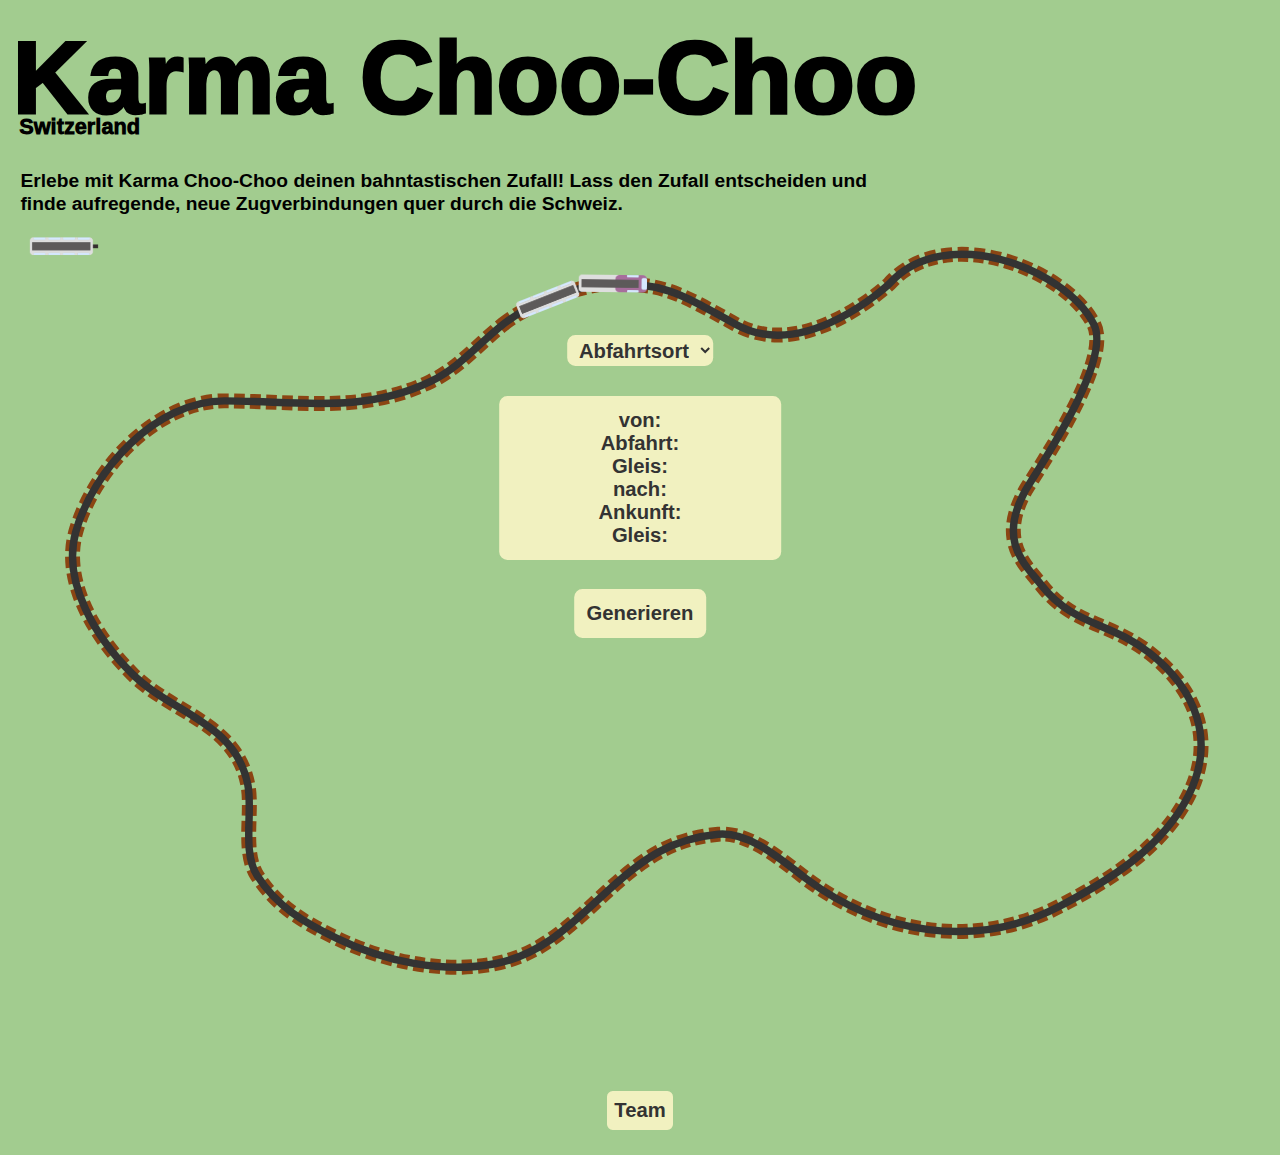
==== commit 6ab2aa51: "Erklärungen" ====
--- a/index.html
+++ b/index.html
@@ -16,13 +16,16 @@
     </header>
     <div id="svgPaddingContainer">
         <div id="svgContainer">
+            <!-- SVG-Element mit animierten Zügen -->
             <svg viewBox="0 0 1200 700" preserveAspectRatio="xMidYMid meet">
+                <!-- Pfad für die Züge -->
                 <path id="trainPath" fill="none" stroke="#8B4513" stroke-width="14" stroke-dasharray="10,5" 
                 d="M411.617 73.3559C436.936 53.3775 475.848 39.6298 507.444 35.0459C561 35.0459 571.508 40.7007 630 73.3559C695.17 109.739 774 35.0459 774 35.0459C825.5 -22.5 938.71 20.3559 965.5 73.3558C983.457 108.881 908.988 214.71 900.673 230.223C875.327 277.509 901.017 298.173 916.5 318C946.117 355.927 980.602 351.982 1017.95 381.535C1061.14 415.706 1080.12 463.191 1054.27 514.848C1029.84 563.699 980.468 594.299 933.409 618.81C854.143 660.095 764.844 644.767 695.388 592.703C673.517 576.309 642.768 548.642 613.471 551.304C570.124 555.242 543.348 573.801 511.926 602.435C478.761 632.658 449.849 663.875 403.889 672.722C355.194 682.095 299.947 670.504 255.821 648.932C225.069 633.898 199.808 619.439 181.014 589.923C166.774 567.558 177.248 530.256 172.359 504.961C160.996 446.172 101.026 437.992 63.8586 400.845C31.2407 368.244 -2.33985 316.139 10.9994 267.995C27.0931 209.91 86.2243 145.033 150.257 145.033C218.05 145.033 280.082 157.602 343.765 126.805C370.651 113.802 388.512 91.587 411.617 73.3559Z"/>
+                <!-- Umriss des Pfades -->
                 <path id="trainPathOutline" fill="none" stroke="#333333" stroke-width="7" stroke-linejoin="round"
                 d="M411.617 73.3559C436.936 53.3775 475.848 39.6298 507.444 35.0459C561 35.0459 571.508 40.7007 630 73.3559C695.17 109.739 774 35.0459 774 35.0459C825.5 -22.5 938.71 20.3559 965.5 73.3558C983.457 108.881 908.988 214.71 900.673 230.223C875.327 277.509 901.017 298.173 916.5 318C946.117 355.927 980.602 351.982 1017.95 381.535C1061.14 415.706 1080.12 463.191 1054.27 514.848C1029.84 563.699 980.468 594.299 933.409 618.81C854.143 660.095 764.844 644.767 695.388 592.703C673.517 576.309 642.768 548.642 613.471 551.304C570.124 555.242 543.348 573.801 511.926 602.435C478.761 632.658 449.849 663.875 403.889 672.722C355.194 682.095 299.947 670.504 255.821 648.932C225.069 633.898 199.808 619.439 181.014 589.923C166.774 567.558 177.248 530.256 172.359 504.961C160.996 446.172 101.026 437.992 63.8586 400.845C31.2407 368.244 -2.33985 316.139 10.9994 267.995C27.0931 209.91 86.2243 145.033 150.257 145.033C218.05 145.033 280.082 157.602 343.765 126.805C370.651 113.802 388.512 91.587 411.617 73.3559Z"/>
                 
-            
+                <!-- Zug-Bilder, die sich entlang des Pfades bewegen -->
                 <image href="pics/zug3.png" id="train3" width="64px" height="32px" x="-32" y="-16">
                     <animateMotion
                         begin="0.8s"
@@ -59,6 +62,7 @@
         <!-- Neuer Container für Dropdown, Button und Random Destination -->
         <div class="controls-container">
             <div class="dropdown-container">
+                <!-- Dropdown-Menü zur Auswahl der Startstadt -->
                 <select id="city-selector" class="styled-element">
                     <option value="" disabled selected hidden>Abfahrtsort</option>
                     <option value="Bern">Bern</option>
@@ -74,6 +78,7 @@
                 </select>
             </div>
  
+                <!-- Anzeige für zufällige Zugverbindung -->
                 <div id="random-destination" class="styled-element">
                     <div class="destination-item">
                         <div>von: </div>
@@ -86,13 +91,14 @@
                         <div>Gleis: </div>
                     </div>
                 </div>
+                <!-- Button zum Generieren einer neuen zufälligen Zugverbindung -->
                 <div class="button-container">
                     <button id="generate-destination" class="styled-element">Generieren</button>
             </div>
         </div>
     </main>
     <footer>
-        <!-- Button für die Navigation zu team.html -->
+        <!-- Button für die Navigation zur Team-Seite -->
         <div class="footer-button-container">
             <button id="team-button" class="styled-element" onclick="window.location.href='team.html'">Team</button>
         </div>
--- a/style.css
+++ b/style.css
@@ -1,9 +1,11 @@
+/* Entfernt die Standard-Margin und -Padding von HTML und Body und verhindert horizontales Scrollen */
 html, body {
     margin: 0;
     padding: 0;
     overflow-x: hidden;
 }
 
+/* Setzt den Hintergrund, die Anordnung und die Mindesthöhe für den Body */
 body {
     background-color: #A2CC8F;
     display: flex;
@@ -12,6 +14,7 @@
     margin: 0;
 }
 
+/* Stellt den Header-Bereich ein */
 header {
     position: relative;
     width: 100%;
@@ -25,6 +28,7 @@
     box-sizing: border-box;
 }
 
+/* Stil für H1-Überschrift */
 h1 {
     margin-top: 1.9vw;
     font-weight: 980;
@@ -35,9 +39,9 @@
     margin-bottom: 0vw;
     line-height: 0.8;
     padding-left: 0vw;
-   
-}
-
+}
+
+/* Stil für H2-Überschrift */
 h2 {
     width: 70%;
     font-weight: 599;
@@ -48,10 +52,9 @@
     line-height: 1.2;
     padding-top: 1vw;
     padding-left: 0.6vw;
-    
-    
-}
-
+}
+
+/* Stil für H3-Überschrift */
 h3 {
     font-weight: 1000;
     font-size: 1.7vw;
@@ -61,9 +64,9 @@
     margin-top: 0vw;
     line-height: 0.7;
     padding-left: 0.5vw;
-    
-}
-
+}
+
+/* Container für das SVG-Padding */
 #svgPaddingContainer {
     width: 100%;
     height: 100%;
@@ -73,6 +76,7 @@
     left: 5vw;
 }
 
+/* Container für das SVG */
 #svgContainer {
     position: relative;
     width: 100%;
@@ -81,24 +85,27 @@
     z-index: 3; /* SVG-Hintergrund */
     display: flex;
     justify-content: center;
-    align-items: flex-start; /* Align to top */
-    padding-top: 12vw; /* Add top padding */
-}
-
+    align-items: flex-start; /* Ausrichtung oben */
+    padding-top: 12vw; /* Oben Padding hinzufügen */
+}
+
+/* Stil für SVG */
 svg {
     width: 100%;
     height: auto;
     overflow: visible; /* Damit das SVG über den Container hinaus sichtbar bleibt */
 }
 
+/* Stil für den Hauptinhalt */
 main {
     margin-top: 50vh;
     z-index: 8; /* Über dem SVG */
 }
 
+/* Container für die Steuerelemente */
 .controls-container {
     position: absolute;
-    top: 50%; /* Adjusted to be relative to the viewport width */
+    top: 50%; /* Zentriert in der Mitte des Viewports */
     left: 50%;
     transform: translate(-50%, 0);
     display: flex;
@@ -107,6 +114,7 @@
     z-index: 3;
 }
 
+/* Stil für die gestylten Elemente */
 .styled-element {
     background-color: #F1F1C0;
     border: 0.2vw solid #A2CC8F;
@@ -118,8 +126,18 @@
     font-weight: 600;
     text-align: center;
     color: #333;
-}
-
+    transition: transform 0.2s, background-color 0.2s, box-shadow 0.2s;
+    cursor: pointer;
+}
+
+/* Stil für aktive gestylte Elemente */
+.styled-element:active {
+    transform: scale(0.95); /* Leichtes Verkleinern */
+    background-color: #D3D3A0; /* Leichte Farbänderung */
+    box-shadow: inset 0 0 5px rgba(0,0,0,0.3); /* Innerer Schatten */
+}
+
+/* Container für die zufällige Zielanzeige */
 #random-destination {
     display: flex;
     flex-direction: column;
@@ -136,6 +154,7 @@
     padding: 1vw;
 }
 
+/* Stil für den Button zum Generieren einer zufälligen Zielanzeige */
 #generate-destination {
     display: flex;
     flex-direction: column;
@@ -151,6 +170,7 @@
     padding: 1vw;
 }
 
+/* Stile für die Züge */
 .train1 {
     transition: transform 1s;
     z-index: 5;
@@ -166,6 +186,7 @@
     z-index: 1;
 }
 
+/* Stil für den City-Selector */
 #city-selector {
     font-size: calc(14px + 0.8vw);
     padding: 0.5vw 1vw;
@@ -177,12 +198,16 @@
     color: #333;
 }
 
+/* Container für die Footer-Buttons */
 .footer-button-container {
     display: flex;
     justify-content: center;
     margin-top: 13vw;
 }
 
+/* Medienabfragen für verschiedene Bildschirmgrößen */
+
+/* Kleine Bildschirme (Handys im Hochformat) */
 @media (max-width: 768px) {
     h1 {
         margin-top: 1.9vw;
@@ -196,7 +221,7 @@
     }
     
     #svgContainer {
-    height: 50vh;
+        height: 50vh;
     }
     
     svg {
@@ -205,7 +230,7 @@
     }
     
     .controls-container {
-        top: 23%; /* Adjusted to be relative to the viewport width */
+        top: 23%; /* Zentriert im oberen Drittel des Viewports */
         left: 50%;
     }
     
@@ -228,7 +253,6 @@
         width: 100%; /* Stellt sicher, dass der Footer die gesamte Breite einnimmt */
         padding-bottom: 1vw; /* Minimaler Abstand am unteren Rand */
     }
-    
 }
 
 /* Tablets (hochkant und quer) */
@@ -244,9 +268,8 @@
         font-size: 2.6vw;
     }
 
-    
     #svgContainer {
-    height: 60vh;
+        height: 60vh;
     }
     
     svg {
@@ -255,7 +278,7 @@
     }
     
     .controls-container {
-        top: 23%; /* Adjusted to be relative to the viewport width */
+        top: 23%; /* Zentriert im oberen Drittel des Viewports */
         left: 50%;
     }
     
@@ -280,12 +303,10 @@
         align-items: center;
         left: -5%;
     }
-    
 }
 
 /* Tablets (quer) und kleine Desktops */
 @media (min-width: 769px) and (max-width: 992px) {
-    
     h1 {
         margin-top: 2vw;
         font-size: 10vw;
@@ -297,9 +318,8 @@
         font-size: 2.8vw;
     }
 
-    
     #svgContainer {
-    height: 60vh;
+        height: 60vh;
     }
     
     svg {
@@ -308,7 +328,7 @@
     }
     
     .controls-container {
-        top: 23%; /* Adjusted to be relative to the viewport width */
+        top: 23%; /* Zentriert im oberen Drittel des Viewports */
         left: 50%;
     }
     
@@ -333,13 +353,12 @@
         align-items: center;
         left: -5%;
     }
-    
 }
 
 /* Normale Desktops */
 @media (min-width: 993px) and (max-width: 1200px) {
     #svgContainer {
-        padding-top: 13vw; /* Add top padding */
+        padding-top: 13vw; /* Oben Padding hinzufügen */
     }
 
     svg {
@@ -358,7 +377,7 @@
     }
 
     .controls-container {
-        top: 50%; /* Adjusted to be relative to the viewport width */
+        top: 50%; /* Zentriert in der Mitte des Viewports */
         left: 50%;
     }
 
@@ -384,7 +403,7 @@
 /* Große Desktops und Widescreens */
 @media (min-width: 1201px) {
     #svgContainer {
-        padding-top: 13vw; /* Add top padding */
+        padding-top: 13vw; /* Oben Padding hinzufügen */
     }
 
     svg {
@@ -403,7 +422,7 @@
     }
 
     .controls-container {
-        top: 25vw; /* Adjusted to be relative to the viewport width */
+        top: 25vw; /* Zentriert im oberen Viertel des Viewports */
         left: 50%;
     }
 
